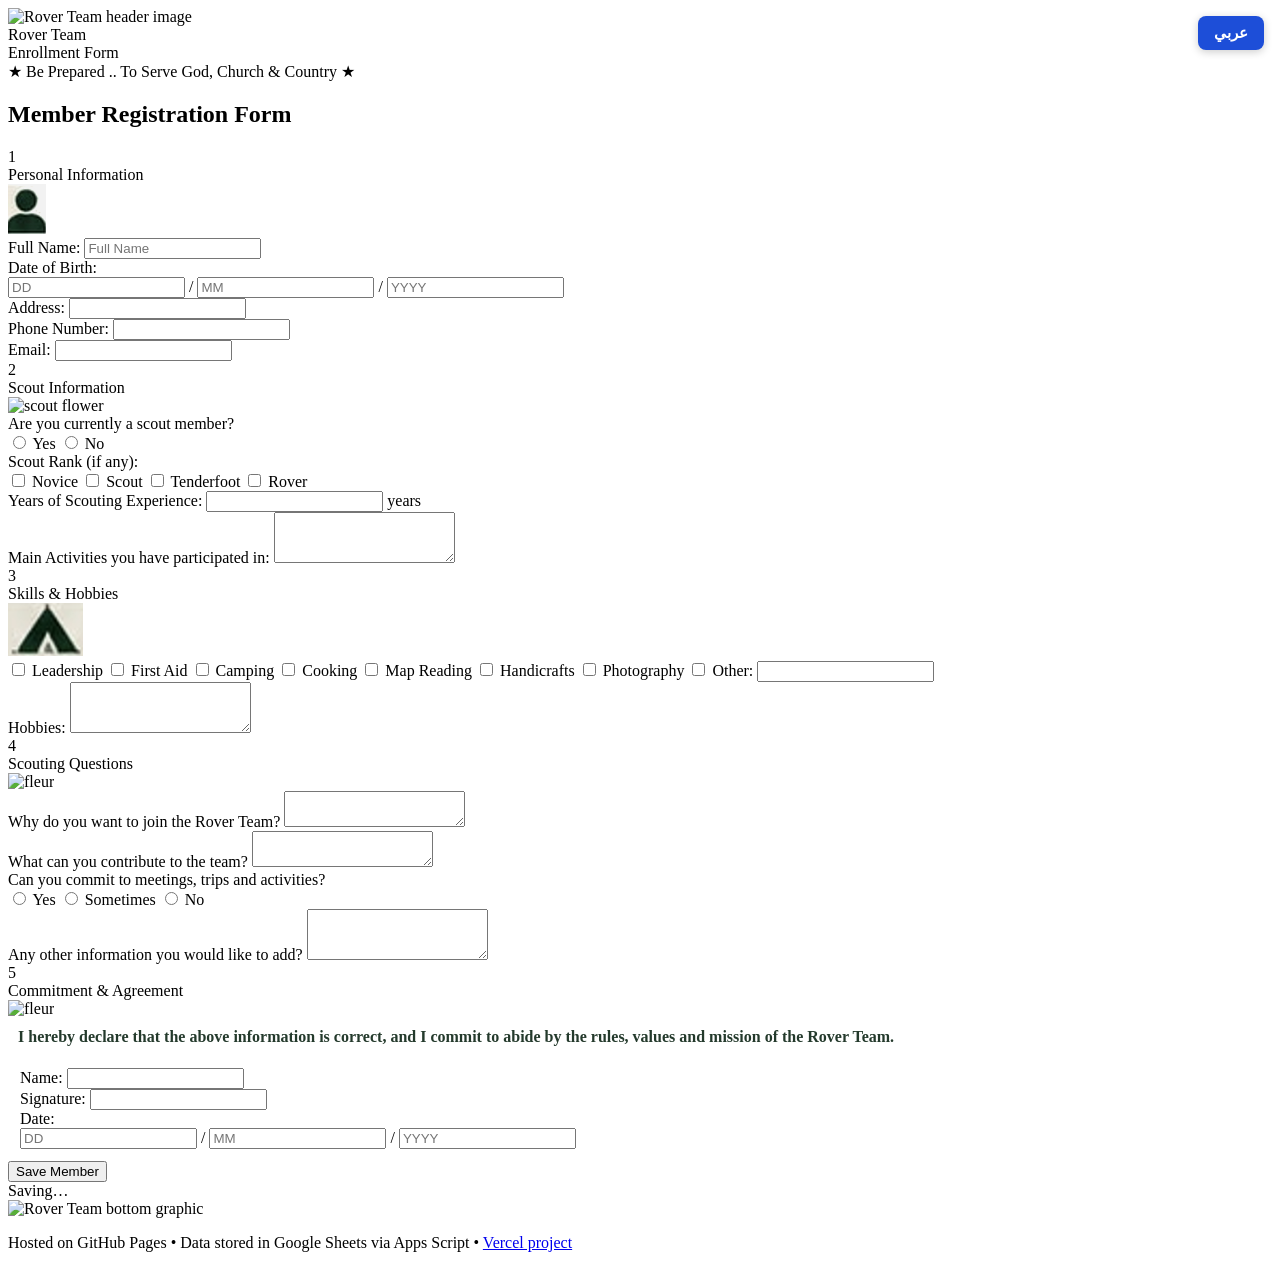
==== index.html @ 02afc7a0 "Move Arabic section header icons 30px to the right Co-Authored-By: Claude Sonnet 4.6 <noreply@anthro" ====
<!doctype html>
<html lang="en" dir="ltr">
<head>
  <meta charset="utf-8">
  <meta name="viewport" content="width=device-width,initial-scale=1">
  <title>Church Member Registration</title>
  <link rel="stylesheet" href="styles.css">
  <style>
    #langToggle {
      position: fixed;
      top: 16px;
      right: 16px;
      z-index: 999;
      background: #1d4ed8;
      color: white;
      border: none;
      border-radius: 8px;
      padding: 8px 16px;
      font-size: 0.95rem;
      font-weight: 700;
      cursor: pointer;
      box-shadow: 0 2px 8px rgba(0,0,0,0.2);
    }
    [dir="rtl"] #langToggle {
      right: auto;
      left: 16px;
    }
    [dir="rtl"] .personal-header .person-icon {
      margin-left: 0;
      margin-right: auto;
    }
    [dir="rtl"] .person-icon .header-icon {
      transform: translateX(30px);
    }
  </style>
</head>
<body>
  <button id="langToggle">عربي</button>

  <main class="container">
    <div class="top-image-wrap">
      <img src="assets/Screenshot 2026-06-06 133828.png" alt="Rover Team header image" class="top-page-image">
    </div>
    <header class="top-banner">
      <div class="banner-wrap upside-down">
        <div class="banner-inner upside-down">
          <div class="banner-title" data-key="bannerTitle">Rover Team</div>
          <div class="banner-sub" data-key="bannerSub">Enrollment Form</div>
        </div>
      </div>
    </header>

    <div class="tagline" role="note" aria-label="Tagline">
      <span class="line" aria-hidden="true"></span>
      <span class="star" aria-hidden="true">★</span>
      <span class="tagline-text" data-key="tagline">Be Prepared .. To Serve God, Church &amp; Country</span>
      <span class="star" aria-hidden="true">★</span>
      <span class="line" aria-hidden="true"></span>
    </div>

    <section class="card form-card" aria-labelledby="formTitle">
      <h2 id="formTitle" class="visually-hidden">Member Registration Form</h2>
      <form id="memberForm" novalidate>

        <div class="form-section personal card-section">
          <div class="section-header personal-header">
            <span class="section-number">1</span>
            <div class="section-title" data-key="section1">Personal Information</div>
            <div class="person-icon" aria-hidden="true">
              <img src="Personal Information.png" alt="personal icon" class="header-icon personal-flower">
            </div>
          </div>

          <div class="personal-fields">
            <div class="info-row">
              <label for="fullName" data-key="fullName">Full Name:</label>
              <input id="fullName" name="fullName" type="text" placeholder="Full Name" data-placeholder-key="fullNamePh" required>
            </div>

            <div class="info-row dob-row">
              <label data-key="dob">Date of Birth:</label>
              <div class="dob-inputs">
                <input name="dob-day" maxlength="2" placeholder="DD" class="dob small" required>
                <span class="sep">/</span>
                <input name="dob-month" maxlength="2" placeholder="MM" class="dob small" required>
                <span class="sep">/</span>
                <input name="dob-year" maxlength="4" placeholder="YYYY" class="dob year" required>
              </div>
            </div>

            <div class="info-row">
              <label for="address" data-key="address">Address:</label>
              <input id="address" name="address" type="text" required>
            </div>

            <div class="info-row">
              <label for="phone" data-key="phone">Phone Number:</label>
              <input id="phone" name="phone" type="tel" inputmode="tel" required>
            </div>

            <div class="info-row">
              <label for="email" data-key="email">Email:</label>
              <input id="email" name="email" type="email" required>
            </div>
          </div>
        </div>

        <div class="form-section scout card-section">
          <div class="section-header personal-header">
            <span class="section-number">2</span>
            <div class="section-title" data-key="section2">Scout Information</div>
            <div class="person-icon" aria-hidden="true">
              <img src="assets/ChatGPT%20Image%20Jun%206%2C%202026%2C%2001_27_23%20PM.png" alt="scout flower" class="header-icon scout-flower">
            </div>
          </div>

          <div class="scout-fields">
            <div class="checkbox-row">
              <div class="q" data-key="isScoutQ">Are you currently a scout member?</div>
              <label><input type="radio" name="isScout" value="yes" required> <span data-key="yes">Yes</span></label>
              <label><input type="radio" name="isScout" value="no"> <span data-key="no">No</span></label>
            </div>

            <div class="checkbox-row ranks">
              <div class="q" data-key="rankQ">Scout Rank (if any):</div>
              <label><input type="checkbox" name="rank" value="Novice"> <span data-key="novice">Novice</span></label>
              <label><input type="checkbox" name="rank" value="Scout"> <span data-key="scoutRank">Scout</span></label>
              <label><input type="checkbox" name="rank" value="Tenderfoot"> <span data-key="tenderfoot">Tenderfoot</span></label>
              <label><input type="checkbox" name="rank" value="Rover"> <span data-key="rover">Rover</span></label>
            </div>

            <div class="info-row">
              <label data-key="scoutYears">Years of Scouting Experience:</label>
              <input id="scoutYears" name="scoutYears" type="number" min="0" class="small-input" required> <span data-key="years">years</span>
            </div>

            <div class="info-row">
              <label data-key="scoutActivities">Main Activities you have participated in:</label>
              <textarea id="scoutActivities" name="scoutActivities" rows="3" required></textarea>
            </div>
          </div>
        </div>

    <!-- Skills & Hobbies -->
    <section class="card form-card">
      <div class="form-section skills">
          <div class="section-header personal-header">
            <span class="section-number">3</span>
            <div class="section-title" data-key="section3">Skills &amp; Hobbies</div>
            <div class="person-icon" aria-hidden="true"><img src="Skills & Hobbies.png" alt="fleur" class="header-icon"></div>
          </div>

        <div class="skills-fields">
          <div class="skills-grid">
            <label><input type="checkbox" name="skill" value="Leadership"> <span data-key="leadership">Leadership</span></label>
            <label><input type="checkbox" name="skill" value="First Aid"> <span data-key="firstAid">First Aid</span></label>
            <label><input type="checkbox" name="skill" value="Camping"> <span data-key="camping">Camping</span></label>
            <label><input type="checkbox" name="skill" value="Cooking"> <span data-key="cooking">Cooking</span></label>
            <label><input type="checkbox" name="skill" value="Map Reading"> <span data-key="mapReading">Map Reading</span></label>
            <label><input type="checkbox" name="skill" value="Handicrafts"> <span data-key="handicrafts">Handicrafts</span></label>
            <label><input type="checkbox" name="skill" value="Photography"> <span data-key="photography">Photography</span></label>
            <label class="other-skill"><input type="checkbox" name="skill" value="Other"> <span data-key="other">Other:</span> <input type="text" name="skillOther" class="inline-input"></label>
          </div>

          <div class="info-row">
            <label for="hobbies" data-key="hobbies">Hobbies:</label>
            <textarea id="hobbies" name="hobbies" rows="3" required></textarea>
          </div>
        </div>
      </div>
    </section>

    <!-- Scouting Questions -->
    <section class="card form-card">
      <div class="form-section questions">
          <div class="section-header personal-header">
            <span class="section-number">4</span>
            <div class="section-title" data-key="section4">Scouting Questions</div>
            <div class="person-icon" aria-hidden="true"><img src="Scouting Questions.png" alt="fleur" class="header-icon"></div>
          </div>

        <div class="questions-fields">
          <div class="info-row">
            <label for="q1" data-key="q1">Why do you want to join the Rover Team?</label>
            <textarea id="q1" name="q1" rows="2" required></textarea>
          </div>

          <div class="info-row">
            <label for="q2" data-key="q2">What can you contribute to the team?</label>
            <textarea id="q2" name="q2" rows="2" required></textarea>
          </div>

          <div class="checkbox-row">
            <div class="q" data-key="commitQ">Can you commit to meetings, trips and activities?</div>
            <label><input type="radio" name="commit" value="Yes" required> <span data-key="yes">Yes</span></label>
            <label><input type="radio" name="commit" value="Sometimes"> <span data-key="sometimes">Sometimes</span></label>
            <label><input type="radio" name="commit" value="No"> <span data-key="no">No</span></label>
          </div>

          <div class="info-row">
            <label for="q4" data-key="q4">Any other information you would like to add?</label>
            <textarea id="q4" name="q4" rows="3"></textarea>
          </div>
        </div>
      </div>
    </section>

    <!-- Commitment & Agreement -->
    <section class="card form-card">
      <div class="form-section agreement">
        <div class="section-header personal-header">
          <span class="section-number">5</span>
          <div class="section-title" data-key="section5">Commitment &amp; Agreement</div>
            <div class="person-icon" aria-hidden="true"><img src="assets/Commitment & Agreement.png" alt="fleur" class="header-icon"></div>
        </div>

        <div class="agreement-text" data-key="agreementText" style="padding:10px;color:#243a2c;font-weight:600;">
          I hereby declare that the above information is correct, and I commit to abide by the rules, values and mission of the Rover Team.
        </div>

        <div class="agreement-fields" style="padding:12px">
          <div class="info-row">
            <label for="agreeName" data-key="agreeName">Name:</label>
            <input id="agreeName" name="agreeName" type="text" required>
          </div>

          <div class="info-row">
            <label for="agreeSignature" data-key="agreeSignature">Signature:</label>
            <input id="agreeSignature" name="agreeSignature" type="text" required>
          </div>

          <div class="info-row dob-row">
            <label for="agreeDate" data-key="agreeDate">Date:</label>
            <div class="dob-inputs">
              <input id="agreeDay" name="agreeDay" maxlength="2" placeholder="DD" class="dob small" required>
              <span class="sep">/</span>
              <input id="agreeMonth" name="agreeMonth" maxlength="2" placeholder="MM" class="dob small" required>
              <span class="sep">/</span>
              <input id="agreeYear" name="agreeYear" maxlength="4" placeholder="YYYY" class="dob year" required>
            </div>
          </div>
        </div>
      </div>
    </section>

    <!-- Final submit and message -->
    <div class="form-section actions-row">
      <div class="actions">
        <button id="submitBtn" type="submit" form="memberForm" class="btn primary" data-key="submitBtn">Save Member</button>
        <div id="loading" class="loading" aria-hidden="true" data-key="loading">Saving…</div>
      </div>
    </div>

    <div id="message" role="status" aria-live="polite" class="message"></div>

    </form>
    </section>

    <section class="bottom-design" aria-hidden="true">
      <div class="bottom-image-wrap">
        <img src="assets/Screenshot 2026-06-06 134330.png" alt="Rover Team bottom graphic" class="bottom-page-image">
      </div>
    </section>

    <footer class="footer">
      <p>Hosted on GitHub Pages • Data stored in Google Sheets via Apps Script • <a href="https://vercel.com/antoniousamgads-projects/church-members-form/Dz5JZMshPobd58QrEv52PzwE2HNK" target="_blank" rel="noopener noreferrer">Vercel project</a></p>
    </footer>
  </main>

  <script src="app.js"></script>
</body>
</html>
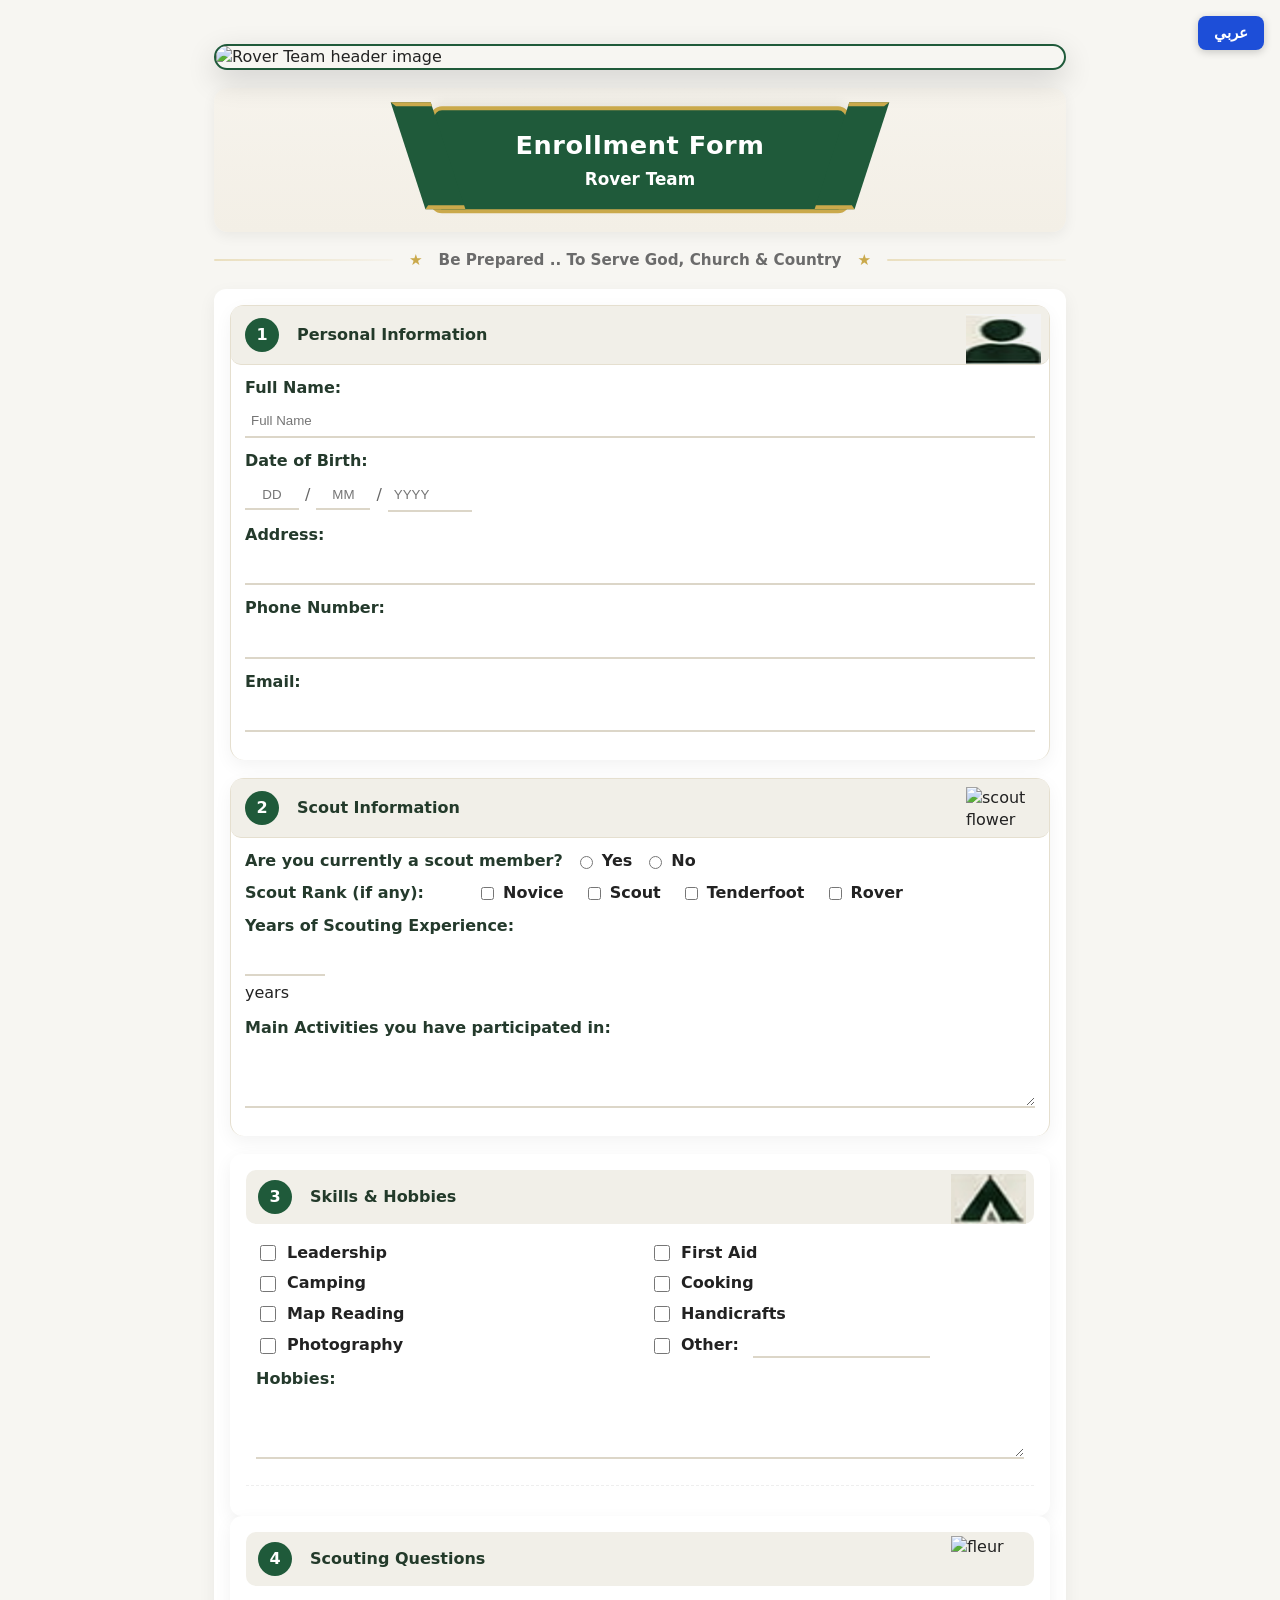
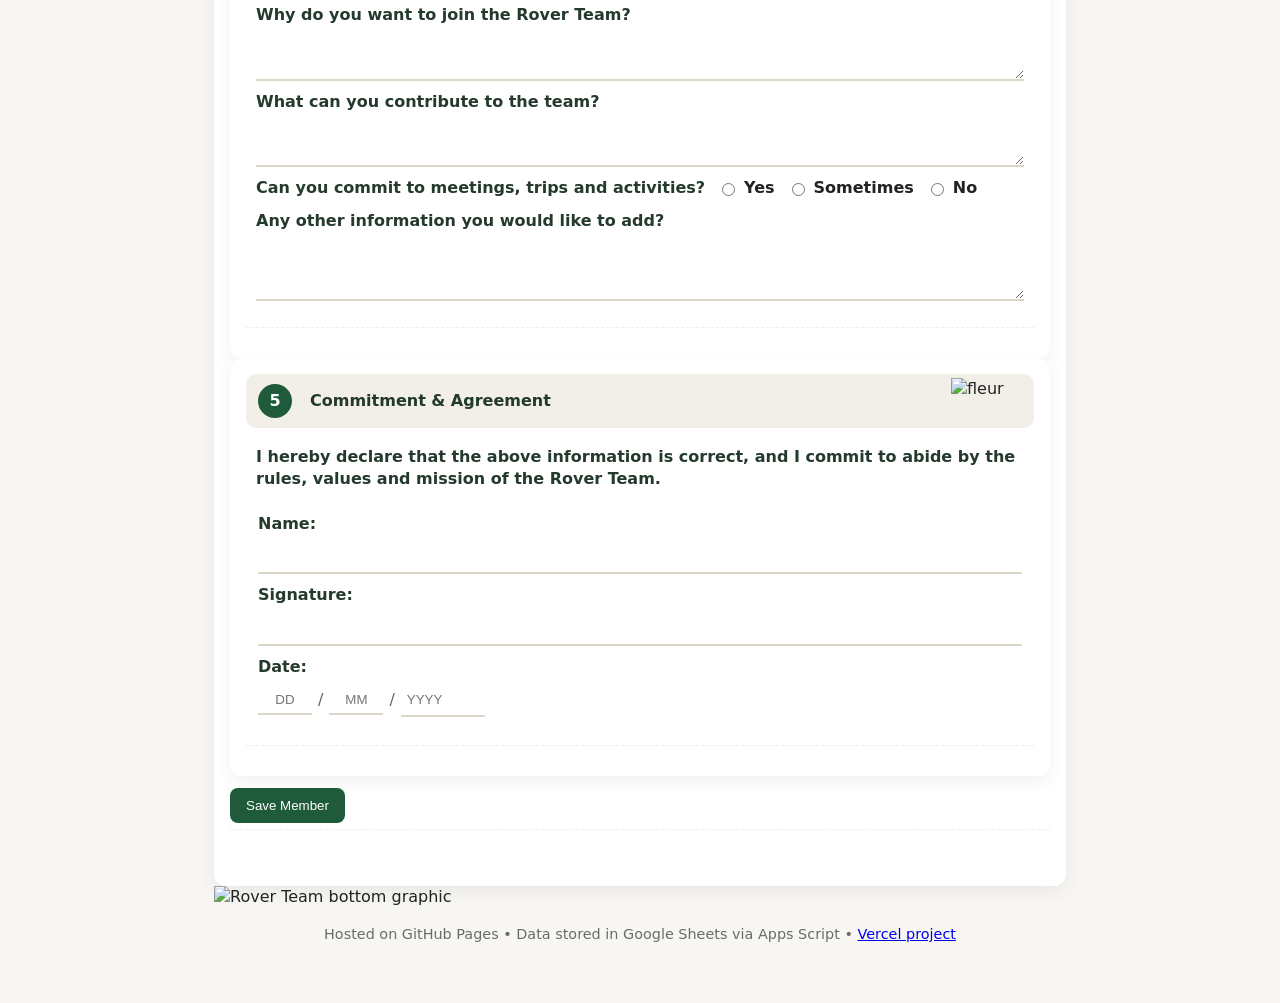
==== commit 2ae29ec6: "Pin section header icons inside header at bottom border edge Co-Authored-By: Claude Sonnet 4.6 <nore" ====
--- a/index.html
+++ b/index.html
@@ -25,12 +25,69 @@
       right: auto;
       left: 16px;
     }
+    /* RTL layout fixes for physical margin/padding values */
+    [dir="rtl"] .personal-header .section-title {
+      margin-left: 0;
+      margin-right: 6px;
+    }
     [dir="rtl"] .personal-header .person-icon {
       margin-left: 0;
       margin-right: auto;
     }
+    [dir="rtl"] .ranks label {
+      margin-right: 0;
+      margin-left: 8px;
+    }
+    [dir="rtl"] .other-skill .inline-input {
+      margin-left: 0;
+      margin-right: 6px;
+    }
+
+    /* RTL icon position — flip to left edge of header */
     [dir="rtl"] .person-icon .header-icon {
-      transform: translateX(30px);
+      right: auto;
+      left: 8px;
+      transform: none;
+    }
+
+    /* RTL mobile fixes */
+    @media (max-width: 640px) {
+      [dir="rtl"] .person-icon .header-icon {
+        right: auto;
+        left: 8px;
+        transform: none;
+      }
+      [dir="rtl"] .checkbox-row {
+        flex-wrap: wrap;
+      }
+      [dir="rtl"] .tagline-text {
+        white-space: normal;
+        text-align: center;
+      }
+      [dir="rtl"] .banner-inner {
+        min-width: 0;
+        width: 100%;
+        padding: 14px 24px;
+      }
+      [dir="rtl"] .questions .checkbox-row,
+      [dir="rtl"] .scout .checkbox-row {
+        flex-direction: column;
+        align-items: flex-end;
+      }
+      [dir="rtl"] .scout .checkbox-row .q,
+      [dir="rtl"] .ranks .q {
+        min-width: 0;
+        width: 100%;
+        text-align: right;
+      }
+      [dir="rtl"] .ranks {
+        flex-wrap: wrap;
+        justify-content: flex-end;
+      }
+      [dir="rtl"] .scout .info-row input,
+      [dir="rtl"] .scout .info-row textarea {
+        text-align: right;
+      }
     }
   </style>
 </head>
--- a/styles.css
+++ b/styles.css
@@ -0,0 +1,146 @@
+:root{
+  --bg:#f7f6f2;
+  --card:#ffffff;
+  --muted:#6b6b6b;
+  --accent:#1f5a3a;
+  --accent-2:#2f7a52;
+  --radius:12px;
+  --gap:1rem;
+  font-family: Inter, system-ui, -apple-system, "Segoe UI", Roboto, "Helvetica Neue", Arial;
+}
+.visually-hidden{position:absolute!important;height:1px;width:1px;overflow:hidden;clip:rect(1px,1px,1px,1px);white-space:nowrap}
+*{box-sizing:border-box}
+body{margin:0;background:var(--bg);color:#222;line-height:1.4}
+.container{max-width:900px;margin:20px auto;padding:16px}
+.hero{display:block;text-align:center;margin-bottom:14px}
+.hero h1{margin:0;font-size:1.4rem;color:var(--accent)}
+.lead{margin:6px 0;color:var(--muted)}
+
+/* Top page image above the banner */
+.top-image-wrap{display:flex;justify-content:center;margin-bottom:18px}
+.top-page-image{width:100%;max-width:920px;height:auto;border-radius:18px;border:2px solid #1f5a3a;box-shadow:0 10px 30px rgba(0,0,0,0.16)}
+
+/* Top banner similar to the reference design */
+.top-banner{background:linear-gradient(180deg,#f6f3ec,#f3efe6);padding:18px;border-radius:14px;margin-bottom:16px;box-shadow:0 4px 14px rgba(0,0,0,0.06)}
+.banner-wrap{display:flex;justify-content:center}
+.banner-inner{position:relative;background:var(--accent);color:#fff;padding:18px 44px;border-radius:12px;display:inline-block;min-width:320px;text-align:center;box-shadow:0 4px 10px rgba(0,0,0,0.06)}
+.banner-inner:before,.banner-inner:after{content:"";position:absolute;top:0;width:36px;height:100%;background:var(--accent);border:4px solid #caa94b;border-left:0;border-right:0}
+.banner-inner:before{left:-26px;transform:skewX(-18deg);border-left:4px solid transparent}
+.banner-inner:after{right:-26px;transform:skewX(18deg);border-right:4px solid transparent}
+.banner-title{font-size:1.05rem;font-weight:700}
+.banner-sub{font-size:1.6rem;font-weight:800;letter-spacing:0.6px;margin-top:4px}
+
+/* Add gold outline around main banner area */
+.banner-inner{border:4px solid #caa94b}
+
+
+.card{background:var(--card);border-radius:var(--radius);padding:16px;box-shadow:0 6px 18px rgba(0,0,0,0.06)}
+.form-card h2{margin:0 0 12px 0}
+
+/* Form layout and numbered sections */
+.form-section{margin-bottom:14px;padding-bottom:6px;border-bottom:1px dashed #eee}
+.card-section{background:#fff;border:1px solid #e5dfcf;border-radius:14px;padding:0;margin-bottom:18px;box-shadow:0 6px 18px rgba(0,0,0,0.05)}
+.card-section .section-header{border-bottom:1px solid #e5dfcf;margin-bottom:0;padding:12px 14px}
+.card-section .section-header + .personal-fields,
+.card-section .section-header + .scout-fields{padding:12px 14px 16px}
+.card-section .section-header + .personal-fields .info-row,
+.card-section .section-header + .scout-fields .info-row{margin-bottom:12px}
+.card-section.form-section{margin-bottom:18px;padding-bottom:0;border-bottom:none}
+.section-header{display:flex;align-items:center;gap:12px;margin-bottom:8px}
+.section-number{width:36px;height:36px;border-radius:50%;background:var(--accent);color:#fff;display:inline-flex;align-items:center;justify-content:center;font-weight:700}
+.section-title{font-weight:700;color:var(--accent-2)}
+.section-header.invisible{opacity:0}
+.grid{display:grid;grid-template-columns:1fr;gap:12px}
+.field label{font-weight:600;font-size:0.95rem;display:block;margin-bottom:6px}
+.field input,.field textarea{width:100%;padding:8px 4px;border:0;border-bottom:2px solid #e6e6e6;border-radius:0;background:transparent;font-size:0.95rem}
+.field.full{grid-column:1/-1}
+.field input:focus,.field textarea:focus{outline:none;border-bottom-color:var(--accent-2)}
+
+/* Personal section specific styles */
+.personal-header{background:#f1efe8;border-radius:10px;padding:10px 12px;align-items:center;position:relative;overflow:visible}
+.personal-header .section-number{background:#1f5a3a;color:#fff;width:34px;height:34px}
+.personal-header .section-title{margin-left:6px;font-weight:700;color:#233a2a}
+.personal-header .person-icon{margin-left:auto}
+.header-icon{width:28px;height:28px;display:inline-block}
+
+.person-icon{overflow:visible;position:static;width:80px}
+.person-icon .header-icon{width:75px;height:50px;position:absolute;right:8px;bottom:0;top:auto;pointer-events:none}
+.person-icon .header-icon img,
+.person-icon img{width:100%;height:100%;display:block}
+.personal-fields{padding:12px 6px}
+.info-row{display:flex;flex-direction:column;gap:6px;margin-bottom:10px}
+.info-row label{font-weight:700;color:#243a2c}
+.info-row input{border:0;border-bottom:2px solid #dcd6c8;padding:8px 6px;background:transparent}
+.info-row input:focus{border-bottom-color:var(--accent-2);outline:none}
+.dob-inputs{display:flex;align-items:center;gap:6px}
+.dob.small{width:54px;padding:6px;border:0;border-bottom:2px solid #dcd6c8;text-align:center}
+.dob.year{width:84px}
+.sep{color:#666}
+
+/* Scout section styles */
+.scout .scout-fields{padding:10px}
+.checkbox-row{display:flex;align-items:center;gap:12px;margin-bottom:10px}
+.checkbox-row .q{min-width:220px;font-weight:700;color:#243a2c}
+.checkbox-row label{display:inline-flex;align-items:center;gap:6px;font-weight:600}
+.ranks label{margin-right:8px}
+.small-input{width:80px;padding:6px;border:0;border-bottom:2px solid #dcd6c8}
+.scout textarea{border:0;border-bottom:2px solid #dcd6c8;width:100%;padding:8px 6px}
+
+/* Skills & Hobbies */
+.skills .skills-fields{padding:10px}
+.skills-grid{display:grid;grid-template-columns:repeat(2,1fr);gap:8px 20px;margin-bottom:10px}
+.skills-grid label{display:flex;align-items:center;gap:8px;font-weight:600}
+.skills-grid input[type="checkbox"]{width:16px;height:16px}
+.other-skill .inline-input{border:0;border-bottom:2px solid #dcd6c8;padding:4px;margin-left:6px}
+.skills textarea{border:0;border-bottom:2px solid #dcd6c8;width:100%;padding:8px 6px}
+
+@media(max-width:520px){
+  .skills-grid{grid-template-columns:1fr}
+}
+
+/* Scouting questions styles */
+.questions-fields{padding:10px}
+.questions .info-row textarea{border:0;border-bottom:2px solid #dcd6c8;width:100%;padding:8px 6px}
+.questions .checkbox-row{display:flex;align-items:center;gap:12px;margin-bottom:10px}
+.questions .checkbox-row .q{min-width:260px;font-weight:700;color:#243a2c}
+.questions .checkbox-row label{display:inline-flex;align-items:center;gap:6px}
+
+@media(max-width:640px){
+  .questions .checkbox-row{flex-direction:column;align-items:flex-start}
+  .questions .checkbox-row .q{min-width:0}
+}
+
+.actions{display:flex;align-items:center;gap:12px;margin-top:12px}
+.btn{padding:10px 16px;border-radius:8px;border:0;cursor:pointer}
+.btn.primary{background:var(--accent);color:#fff}
+.loading{display:none;color:var(--accent-2);font-weight:600}
+.message{margin-top:10px;min-height:1.6em}
+.message.success{color:green}
+.message.error{color:#b00020}
+.footer{text-align:center;margin-top:16px;color:var(--muted);font-size:0.9rem}
+
+@media(min-width:700px){
+  .grid{grid-template-columns:repeat(2,1fr);gap:12px}
+  .container{padding:24px}
+  .banner-inner{min-width:420px}
+}
+
+/* Flip the banner container visually (upside-down) but keep the text readable */
+.banner-wrap.upside-down{transform:rotate(180deg);}
+.banner-inner.upside-down .banner-title,
+.banner-inner.upside-down .banner-sub{display:block;transform:rotate(180deg);}
+
+/* Accessibility focus style */
+input:focus,textarea:focus,button:focus{outline:3px solid rgba(47,122,82,0.18);outline-offset:2px}
+
+/* Tagline under the form */
+.tagline{display:flex;align-items:center;gap:8px;justify-content:center;margin:18px 0;color:var(--muted);font-weight:700;font-size:0.95rem}
+.tagline .line{flex:1;height:2px;background:linear-gradient(90deg,#eadfbf,#f5f2ea);min-width:30px;border-radius:2px}
+.tagline .star{color:#caa94b;padding:0 8px;font-size:0.95rem}
+.tagline .tagline-text{white-space:nowrap}
+
+.bottom-design{margin:0;padding:0;background:transparent;border:none}
+.bottom-image-wrap{display:block;margin:0}
+.bottom-page-image{width:100%;max-width:100%;height:auto;border-radius:0;box-shadow:none;border:none;display:block}
+
+.bottom-deco, .bottom-line, .bottom-fleur, .bottom-text{display:none}
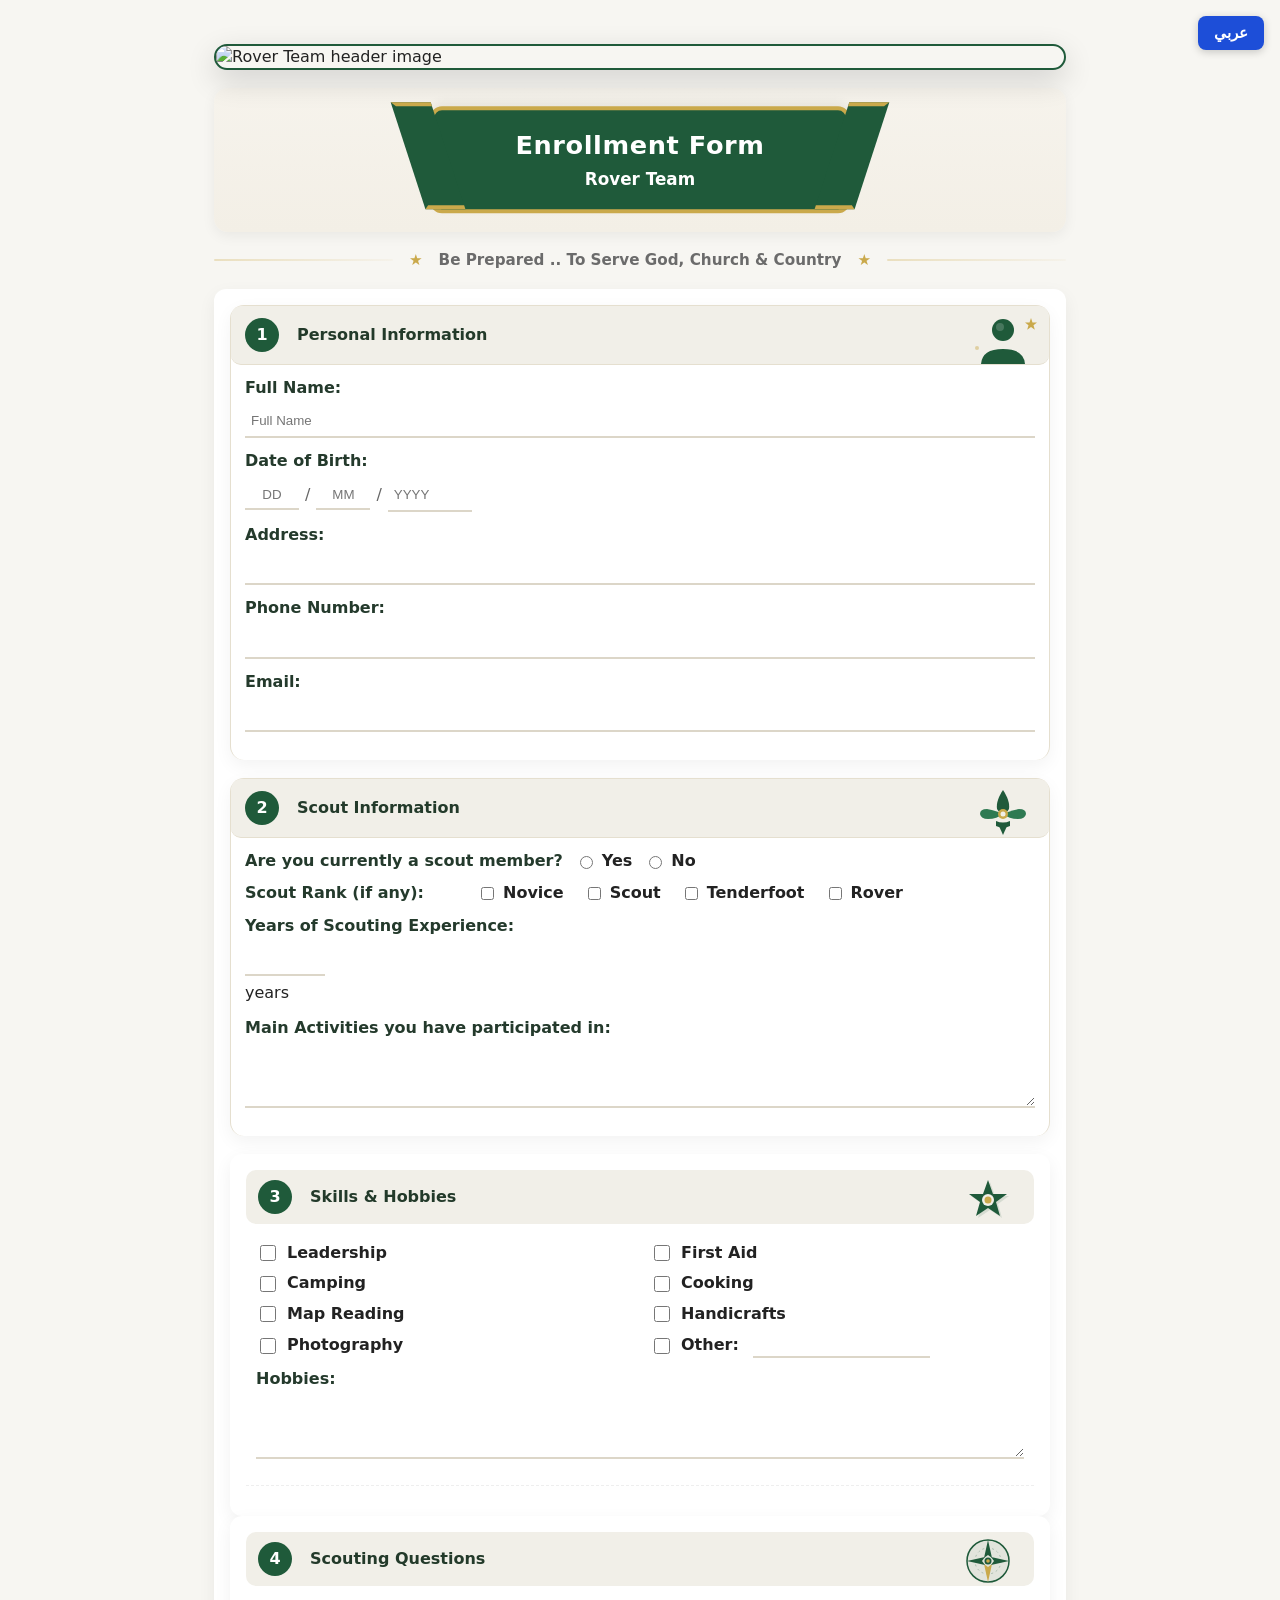
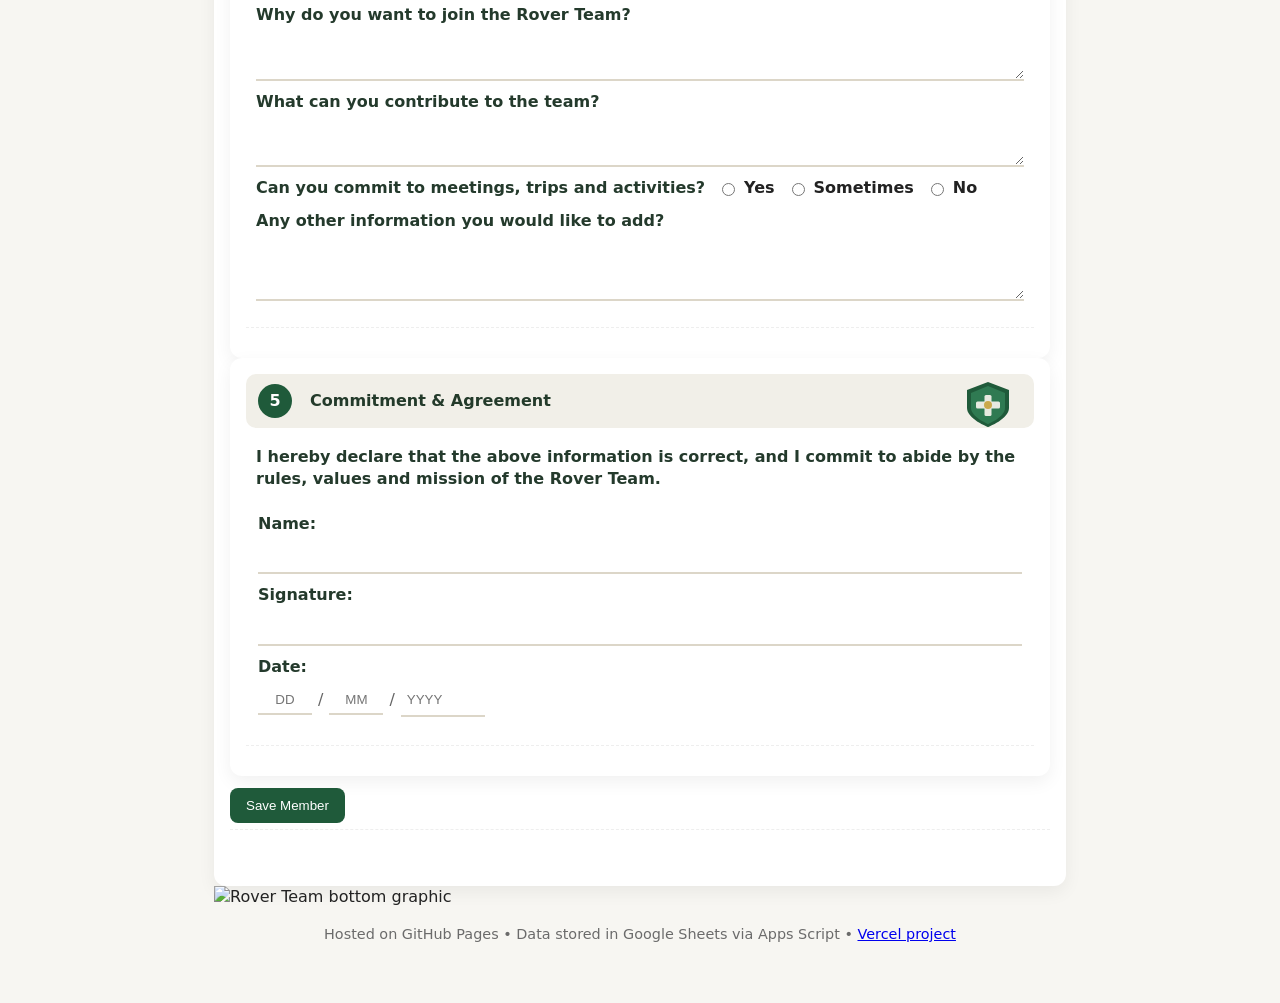
==== commit d3569ead: "Replace section header images with custom SVG icons Co-Authored-By: Claude Sonnet 4.6 <noreply@anthr" ====
--- a/index.html
+++ b/index.html
@@ -54,7 +54,7 @@
     @media (max-width: 640px) {
       [dir="rtl"] .person-icon .header-icon {
         right: auto;
-        left: 8px;
+        left: 1px;
         transform: none;
       }
       [dir="rtl"] .checkbox-row {
@@ -81,7 +81,7 @@
         text-align: right;
       }
       [dir="rtl"] .ranks {
-        flex-wrap: wrap;
+        flex-wrap: flex;
         justify-content: flex-end;
       }
       [dir="rtl"] .scout .info-row input,
@@ -124,7 +124,17 @@
             <span class="section-number">1</span>
             <div class="section-title" data-key="section1">Personal Information</div>
             <div class="person-icon" aria-hidden="true">
-              <img src="Personal Information.png" alt="personal icon" class="header-icon personal-flower">
+              <svg class="header-icon" viewBox="0 0 75 50" fill="none" xmlns="http://www.w3.org/2000/svg">
+                <!-- Person head -->
+                <circle cx="37" cy="16" r="11" fill="#1f5a3a"/>
+                <circle cx="34" cy="13" r="4" fill="white" opacity="0.18"/>
+                <!-- Person shoulders/body -->
+                <path d="M15 50 Q16 35 37 35 Q58 35 59 50Z" fill="#1f5a3a"/>
+                <!-- Gold 5-pt star accent -->
+                <path d="M65 4 L66.5 8.5 L71 8.5 L67.5 11.3 L68.8 15.8 L65 13 L61.2 15.8 L62.5 11.3 L59 8.5 L63.5 8.5 Z" fill="#caa94b"/>
+                <!-- Small gold dot -->
+                <circle cx="11" cy="34" r="2" fill="#caa94b" opacity="0.45"/>
+              </svg>
             </div>
           </div>
 
@@ -167,7 +177,21 @@
             <span class="section-number">2</span>
             <div class="section-title" data-key="section2">Scout Information</div>
             <div class="person-icon" aria-hidden="true">
-              <img src="assets/ChatGPT%20Image%20Jun%206%2C%202026%2C%2001_27_23%20PM.png" alt="scout flower" class="header-icon scout-flower">
+              <svg class="header-icon" viewBox="0 0 75 50" fill="none" xmlns="http://www.w3.org/2000/svg">
+                <!-- Centre top petal -->
+                <path d="M37 3 C33 9 30 16 31 22 Q34 27 37 27 Q40 27 43 22 C44 16 41 9 37 3Z" fill="#1f5a3a"/>
+                <!-- Left petal -->
+                <path d="M37 27 Q31 24 21 22 Q14 22 14 27 Q15 32 22 32 Q31 32 37 27Z" fill="#2f7a52"/>
+                <!-- Right petal -->
+                <path d="M37 27 Q43 24 53 22 Q60 22 60 27 Q59 32 52 32 Q43 32 37 27Z" fill="#2f7a52"/>
+                <!-- Collar band -->
+                <path d="M30 34 Q37 37 44 34 L44 39 Q37 42 30 39Z" fill="#1f5a3a"/>
+                <!-- Base point -->
+                <path d="M33 39 L37 48 L41 39Z" fill="#1f5a3a"/>
+                <!-- Gold centre -->
+                <circle cx="37" cy="27" r="5" fill="#caa94b"/>
+                <circle cx="37" cy="27" r="2.5" fill="#f1efe8"/>
+              </svg>
             </div>
           </div>
 
@@ -204,7 +228,16 @@
           <div class="section-header personal-header">
             <span class="section-number">3</span>
             <div class="section-title" data-key="section3">Skills &amp; Hobbies</div>
-            <div class="person-icon" aria-hidden="true"><img src="Skills & Hobbies.png" alt="fleur" class="header-icon"></div>
+            <div class="person-icon" aria-hidden="true">
+              <svg class="header-icon" viewBox="0 0 75 50" fill="none" xmlns="http://www.w3.org/2000/svg">
+                <!-- 5-pointed star (outer R=20, inner r=8, centre 37,26) -->
+                <path d="M37,6 L42,20 L56,20 L45,28 L49,42 L37,34 L25,42 L29,28 L18,20 L32,20 Z" fill="#1f5a3a" opacity="0.13" transform="translate(2,2)"/>
+                <path d="M37,6 L42,20 L56,20 L45,28 L49,42 L37,34 L25,42 L29,28 L18,20 L32,20 Z" fill="#1f5a3a"/>
+                <!-- Inner highlight + gold centre -->
+                <circle cx="37" cy="26" r="6" fill="#f1efe8"/>
+                <circle cx="37" cy="26" r="3.5" fill="#caa94b"/>
+              </svg>
+            </div>
           </div>
 
         <div class="skills-fields">
@@ -233,7 +266,25 @@
           <div class="section-header personal-header">
             <span class="section-number">4</span>
             <div class="section-title" data-key="section4">Scouting Questions</div>
-            <div class="person-icon" aria-hidden="true"><img src="Scouting Questions.png" alt="fleur" class="header-icon"></div>
+            <div class="person-icon" aria-hidden="true">
+              <svg class="header-icon" viewBox="0 0 75 50" fill="none" xmlns="http://www.w3.org/2000/svg">
+                <!-- Compass ring -->
+                <circle cx="37" cy="25" r="21" fill="#1f5a3a" opacity="0.07"/>
+                <circle cx="37" cy="25" r="21" stroke="#1f5a3a" stroke-width="1.5" fill="none"/>
+                <circle cx="37" cy="25" r="13" stroke="#1f5a3a" stroke-width="0.8" stroke-dasharray="2 3" fill="none" opacity="0.35"/>
+                <!-- N needle (dark green, points up) -->
+                <path d="M37 4 L41 22 L37 19 L33 22 Z" fill="#1f5a3a"/>
+                <!-- S needle (gold, points down) -->
+                <path d="M37 46 L41 28 L37 31 L33 28 Z" fill="#caa94b"/>
+                <!-- E needle -->
+                <path d="M58 25 L40 21 L43 25 L40 29 Z" fill="#1f5a3a"/>
+                <!-- W needle -->
+                <path d="M16 25 L34 21 L31 25 L34 29 Z" fill="#1f5a3a"/>
+                <!-- Centre -->
+                <circle cx="37" cy="25" r="3.5" fill="#1f5a3a"/>
+                <circle cx="37" cy="25" r="1.8" fill="#caa94b"/>
+              </svg>
+            </div>
           </div>
 
         <div class="questions-fields">
@@ -268,7 +319,20 @@
         <div class="section-header personal-header">
           <span class="section-number">5</span>
           <div class="section-title" data-key="section5">Commitment &amp; Agreement</div>
-            <div class="person-icon" aria-hidden="true"><img src="assets/Commitment & Agreement.png" alt="fleur" class="header-icon"></div>
+            <div class="person-icon" aria-hidden="true">
+              <svg class="header-icon" viewBox="0 0 75 50" fill="none" xmlns="http://www.w3.org/2000/svg">
+                <!-- Shield -->
+                <path d="M37 4 L58 12 L58 30 C58 41 37 49 37 49 C37 49 16 41 16 30 L16 12 Z" fill="#1f5a3a"/>
+                <!-- Inner shield -->
+                <path d="M37 8 L54 15 L54 30 C54 39 37 46 37 46 C37 46 20 39 20 30 L20 15 Z" fill="#2f7a52"/>
+                <!-- Cross vertical -->
+                <rect x="33.5" y="17" width="7" height="21" rx="1.5" fill="#f1efe8" opacity="0.95"/>
+                <!-- Cross horizontal -->
+                <rect x="25" y="23.5" width="24" height="7" rx="1.5" fill="#f1efe8" opacity="0.95"/>
+                <!-- Gold centre of cross -->
+                <circle cx="37" cy="27" r="4" fill="#caa94b"/>
+              </svg>
+            </div>
         </div>
 
         <div class="agreement-text" data-key="agreementText" style="padding:10px;color:#243a2c;font-weight:600;">
--- a/styles.css
+++ b/styles.css
@@ -106,8 +106,10 @@
 .questions .checkbox-row label{display:inline-flex;align-items:center;gap:6px}
 
 @media(max-width:640px){
-  .questions .checkbox-row{flex-direction:column;align-items:flex-start}
-  .questions .checkbox-row .q{min-width:0}
+  .questions .checkbox-row,
+  .scout .checkbox-row{flex-direction:column;align-items:flex-start}
+  .questions .checkbox-row .q,
+  .scout .checkbox-row .q{min-width:0}
 }
 
 .actions{display:flex;align-items:center;gap:12px;margin-top:12px}
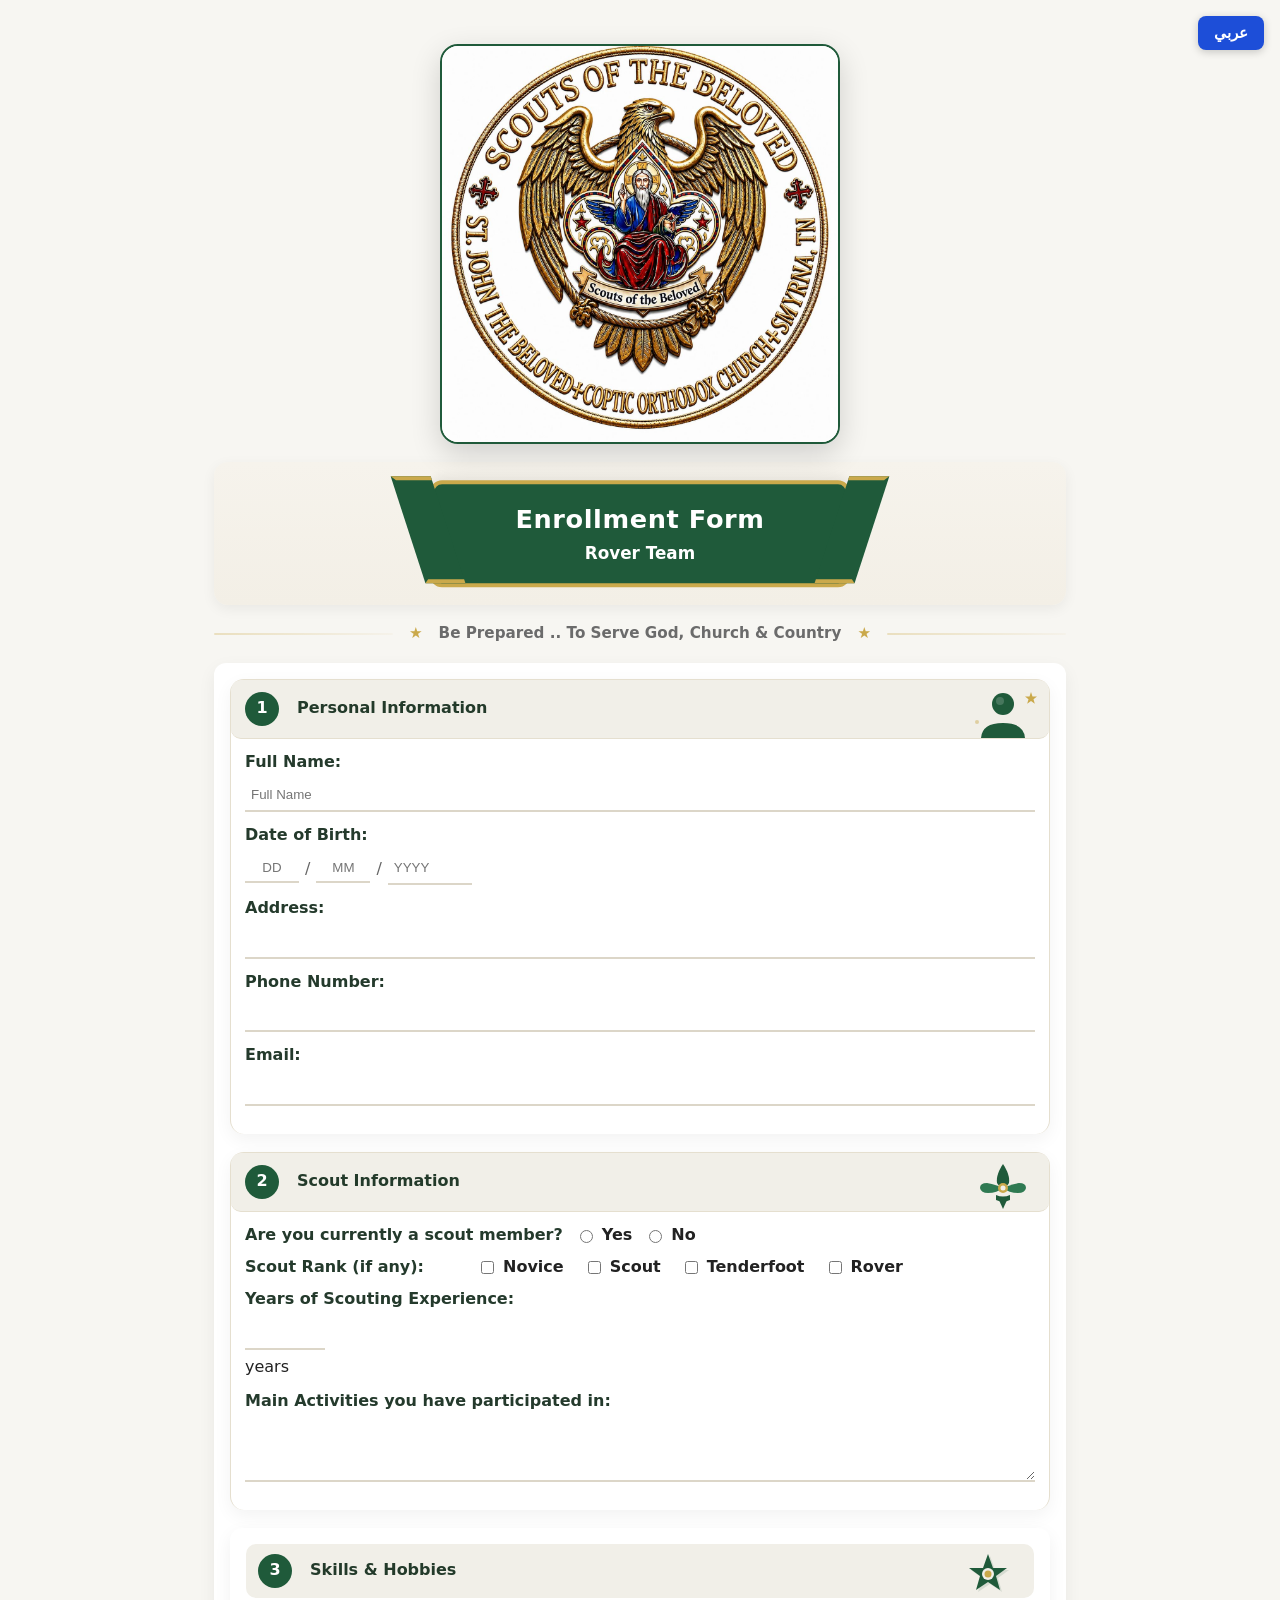
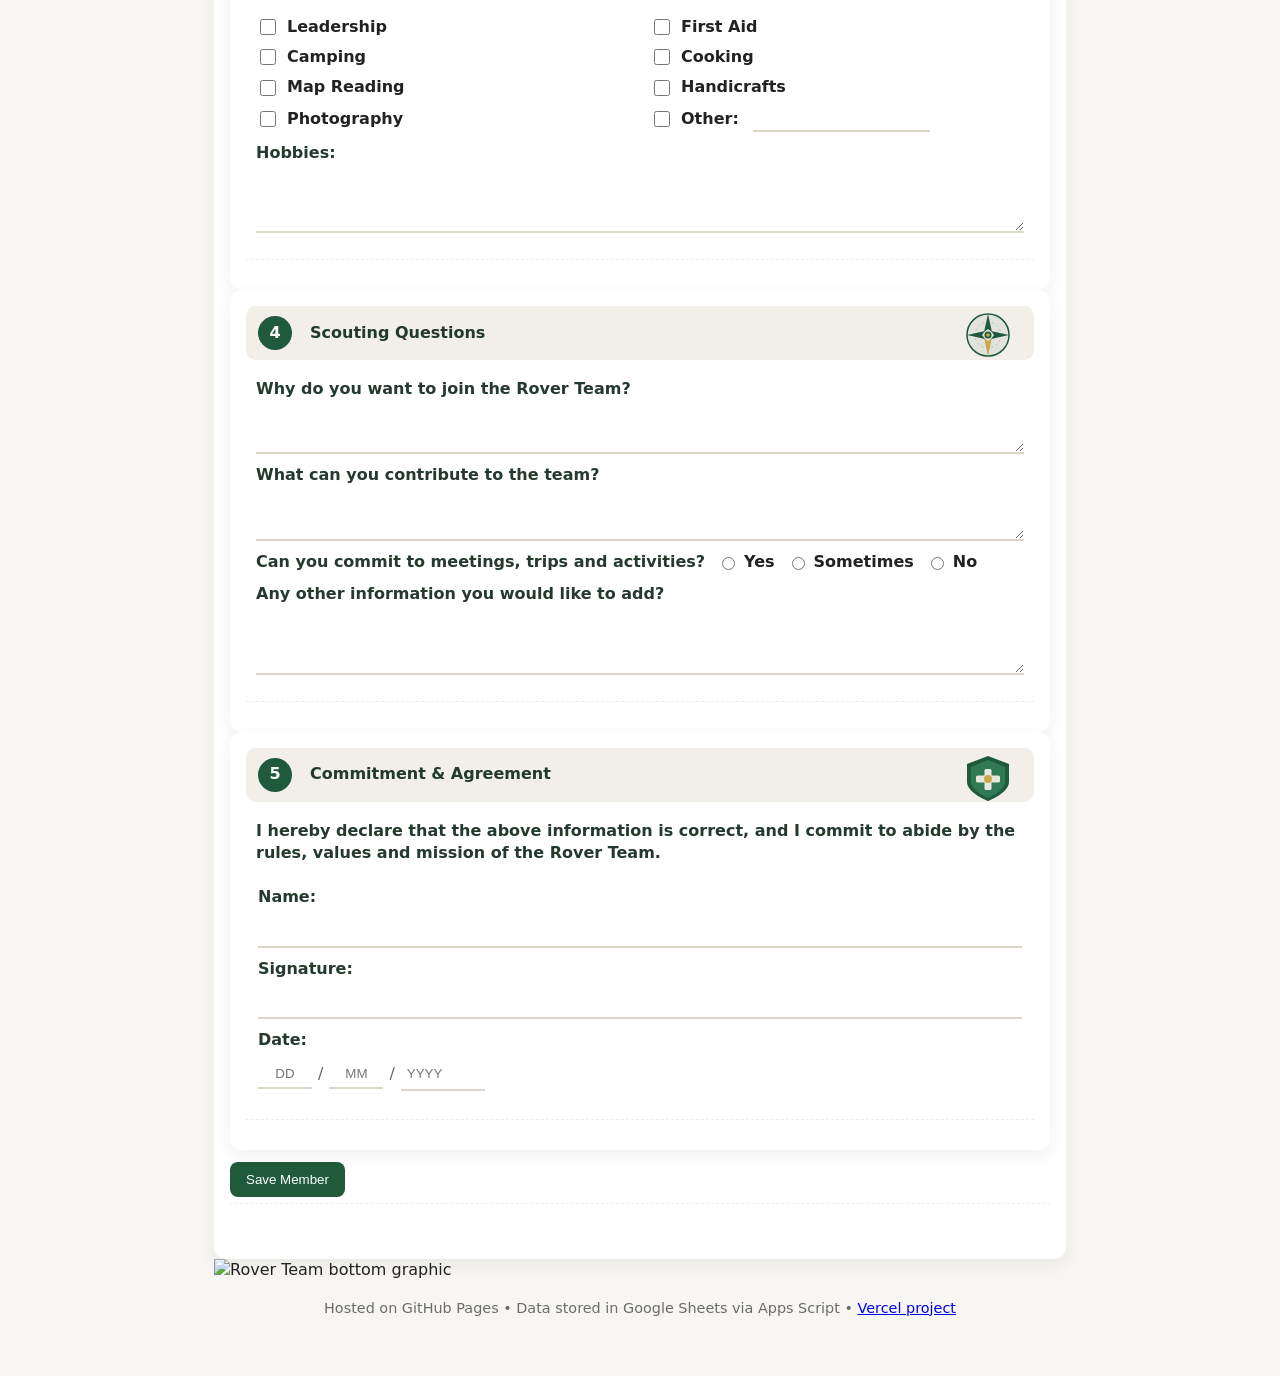
==== commit 643a86a1: "Update header image and pull in Test App contact form fix Swap the Rover Team header image, shrink i" ====
--- a/index.html
+++ b/index.html
@@ -96,7 +96,7 @@
 
   <main class="container">
     <div class="top-image-wrap">
-      <img src="assets/Screenshot 2026-06-06 133828.png" alt="Rover Team header image" class="top-page-image">
+      <img src="assets/scouts of the beloved.jpeg" alt="Rover Team header image" class="top-page-image">
     </div>
     <header class="top-banner">
       <div class="banner-wrap upside-down">
--- a/styles.css
+++ b/styles.css
@@ -18,7 +18,7 @@
 
 /* Top page image above the banner */
 .top-image-wrap{display:flex;justify-content:center;margin-bottom:18px}
-.top-page-image{width:100%;max-width:920px;height:auto;border-radius:18px;border:2px solid #1f5a3a;box-shadow:0 10px 30px rgba(0,0,0,0.16)}
+.top-page-image{width:100%;max-width:400px;height:auto;border-radius:18px;border:2px solid #1f5a3a;box-shadow:0 10px 30px rgba(0,0,0,0.16)}
 
 /* Top banner similar to the reference design */
 .top-banner{background:linear-gradient(180deg,#f6f3ec,#f3efe6);padding:18px;border-radius:14px;margin-bottom:16px;box-shadow:0 4px 14px rgba(0,0,0,0.06)}
